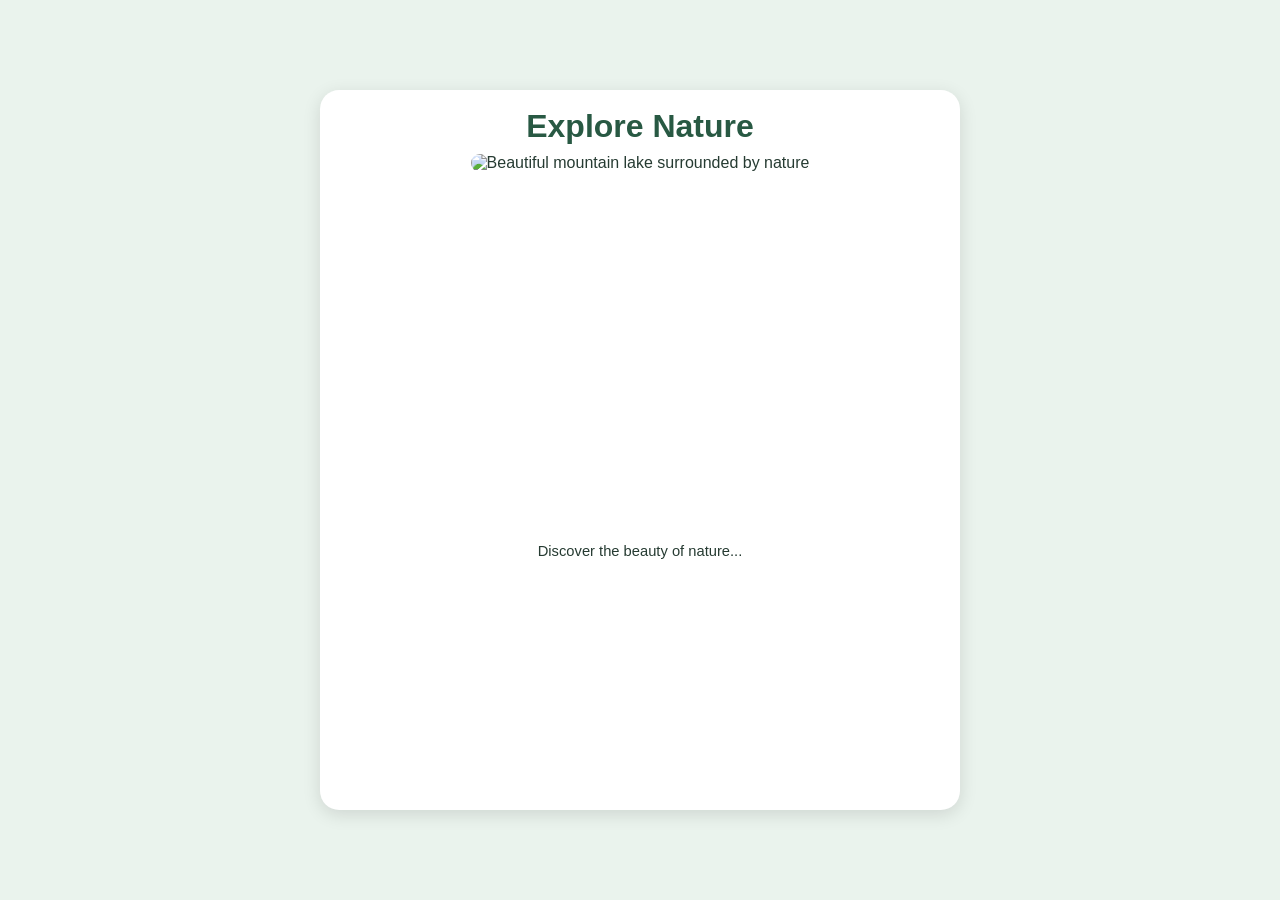
==== index.html @ 08886c88 "Complete Task 3 CSS assignment" ====
<!DOCTYPE html>
<html lang="en">
<head>
    <meta charset="UTF-8">
    <meta name="viewport" content="width=device-width, initial-scale=1.0">
    <title>CSS Units and Box Model</title>

    <link rel="stylesheet" href="style.css">
</head>
<body>

    <div class="card">
        <h1>Explore Nature</h1>

        <div class="image-container">
            <img
                src="https://images.unsplash.com/photo-1470770841072-f978cf4d019e?auto=format&fit=crop&w=1000&q=80"
                alt="Beautiful mountain lake surrounded by nature"
            >
        </div>

        <p>
            Discover the beauty of nature...
        </p>

        
        
    </div>

</body>
</html>
---- style.css ----
* {
    box-sizing: border-box;
}

body {
    margin: 0;
    font-family: Arial, sans-serif;
    background: #eaf3ed;
    color: #263b32;
}


.card {
    width: 50vw;
    height: 80vh;
    margin: 10vh 25vw;
    padding: 2vh 2vw;
    background-color: white;
    border-radius: 1.5vw;
    text-align: center;
    box-shadow: 0 0.5vh 2vh rgba(0, 0, 0, 0.12);
}


h1 {
    font-size: 2.5vw;
    margin: 0 0 1vh;
    color: #285943;
}


.image-container {
    width: 100%;
    height: 42vh;
    margin-bottom: 1vh;
}

.image-container img {
    width: 100%;
    height: 100%;
    object-fit: cover;
    border-radius: 1vw;
}


p {
    font-size: 1.15vw;
    line-height: 1.4;
    margin: 1vh 0;
}


button {
    padding: 1.2vh 2vw;
    border: none;
    border-radius: 0.7vw;
    background: linear-gradient(90deg, #287a58, #70b77e);
    color: white;
    font-size: 1.1vw;
    cursor: pointer;
}

button:hover {
    background: linear-gradient(90deg, #1e6044, #4b9961);
}
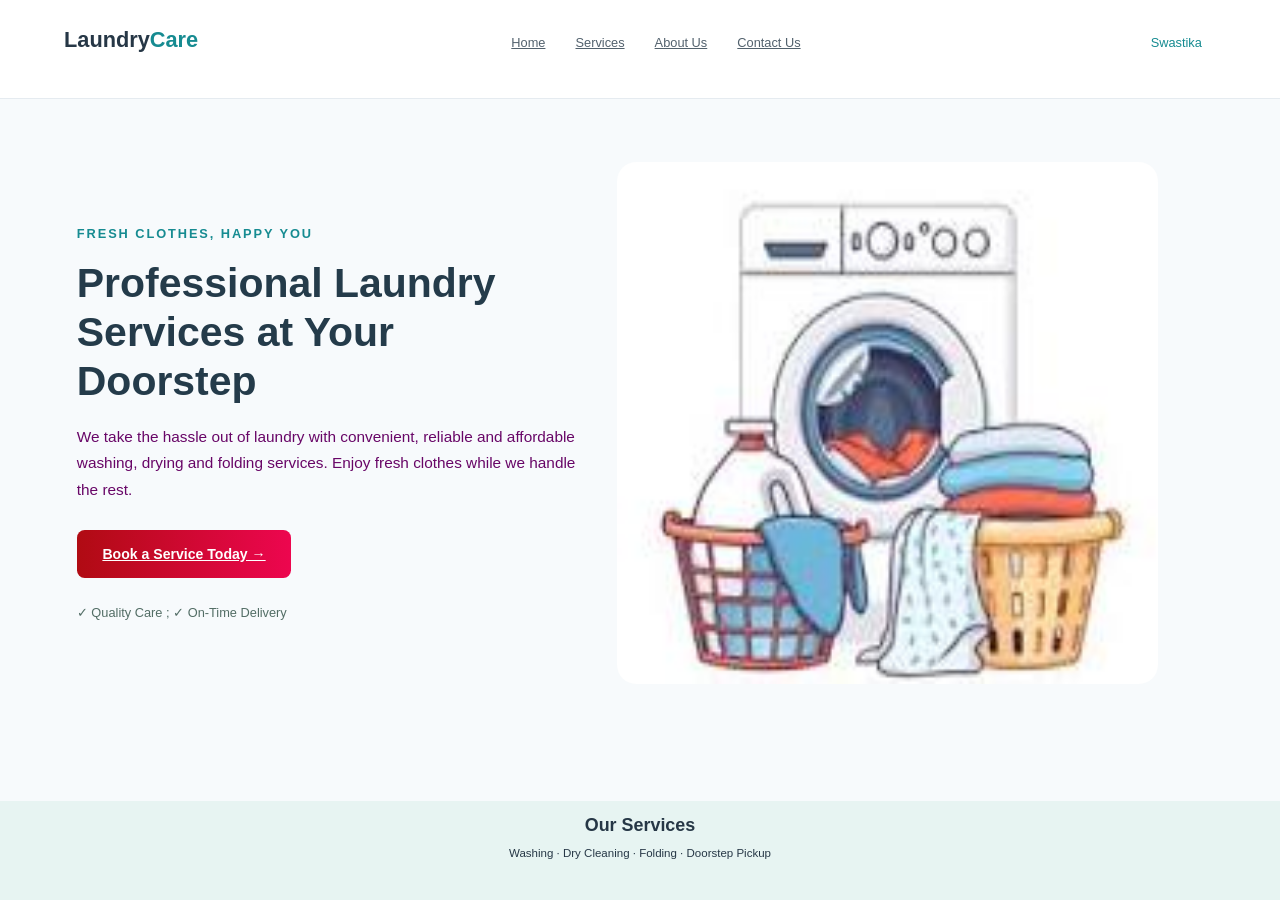
==== commit ff250059: "updated" ====
--- a/index.html
+++ b/index.html
@@ -4,29 +4,54 @@
 <head>
     <meta charset="UTF-8">
     <meta name="viewport" content="width=device-width, initial-scale=1.0">
-    <title>CSS Units and Box Model</title>
-
+    <title>Laundry Services</title>
     <link rel="stylesheet" href="style.css">
 </head>
 <body>
 
-    <div class="card">
-        <h1>Explore Nature</h1>
+    <nav class="navbar">
+        <div class="logo">Laundry<span>Care</span></div>
 
-        <div class="image-container">
-            <img
-                src="https://images.unsplash.com/photo-1470770841072-f978cf4d019e?auto=format&fit=crop&w=1000&q=80"
-                alt="Beautiful mountain lake surrounded by nature"
-            >
+        <div class="nav-links">
+            <a href="#">Home</a>
+            <a href="#services">Services</a>
+            <a href="#about">About Us</a>
+            <a href="#contact">Contact Us</a>
         </div>
 
-        <p>
-            Discover the beauty of nature...
-        </p>
+        <div class="username">Swastika</div>
+    </nav>
 
-        
-        
-    </div>
+    <main class="hero">
+        <div class="hero-content">
+            <p class="tagline">FRESH CLOTHES, HAPPY YOU</p>
+
+            <h1>Professional Laundry Services at Your Doorstep</h1>
+
+            <p class="description">
+                We take the hassle out of laundry with convenient,
+                reliable and affordable washing, drying and folding
+                services. Enjoy fresh clothes while we handle the rest.
+            </p>
+
+            <a class="book-button" href="#services">
+                Book a Service Today →
+            </a>
+
+            <p class="trust-text">
+                ✓ Quality Care ; ✓ On-Time Delivery
+            </p>
+        </div>
+
+        <div class="hero-image">
+            <img src="image.png" alt="Freshly washed laundry">
+        </div>
+    </main>
+
+    <section class="services" id="services">
+        <h2>Our Services</h2>
+        <p>Washing · Dry Cleaning · Folding · Doorstep Pickup</p>
+    </section>
 
 </body>
-</html>
+</html>
--- a/style.css
+++ b/style.css
@@ -1,67 +1,147 @@
-
 
 * {
     box-sizing: border-box;
 }
 
+html {
+    scroll-behavior: smooth;
+}
+
 body {
     margin: 0;
     font-family: Arial, sans-serif;
-    background: #eaf3ed;
-    color: #263b32;
+    color: #263746;
+    background-color: #f7fafc;
 }
 
 
-.card {
-    width: 50vw;
-    height: 80vh;
-    margin: 10vh 25vw;
-    padding: 2vh 2vw;
-    background-color: white;
+.navbar {
+    width: 100%;
+    height: 11vh;
+    padding: 3vh 5vw;
+    background-color: #ffffff;
+    border-bottom: 1px solid #e5ebf0;
+}
+
+.logo {
+    display: inline-block;
+    width: 23%;
+    font-size: 1.7vw;
+    font-weight: bold;
+}
+
+.logo span {
+    color: #168b91;
+}
+
+.nav-links {
+    display: inline-block;
+    width: 56%;
+    text-align: center;
+    
+}
+
+.nav-links a {
+    display: inline-block;
+    margin: 0 1vw;
+    color: #52616d;
+    font-size: 1vw;
+   
+}
+
+.nav-links a:hover {
+    color: #168b91;
+}
+
+.username {
+    display: inline-block;
+    width: 19%;
+    text-align: right;
+    font-size: 1vw;
+    color: #168b91;
+    vertical-align: middle;
+}
+
+/* Hero section */
+.hero {
+    height: 78vh;
+    padding: 7vh 6vw;
+    font-size: 0;
+}
+
+.hero-content {
+    display: inline-block;
+    width: 48%;
+    vertical-align: middle;
+    padding-right: 3vw;
+    font-size: 1vw;
+}
+
+.tagline {
+    color: #168b91;
+    font-size: 1vw;
+    font-weight: bold;
+    letter-spacing: 0.15vw;
+}
+
+h1 {
+    font-size: 3.2vw;
+    line-height: 1.2;
+    margin: 2vh 0;
+    color: #243b4a;
+}
+
+.description {
+    font-size: 1.2vw;
+    line-height: 1.7;
+    color: #680667;
+    margin-bottom: 3vh;
+}
+
+.book-button {
+    display: inline-block;
+    padding: 1.8vh 2vw;
+    background: linear-gradient(90deg, #b00b13, #ed064f);
+    color: white;
+    font-size: 1.1vw;
+    font-weight: bold;
+    border-radius: 0.6vw;
+}
+
+.book-button:hover {
+    background: linear-gradient(90deg, #107278, #239a91);
+}
+
+.trust-text {
+    margin-top: 3vh;
+    color: #526d65;
+    font-size: 1vw;
+}
+
+.hero-image {
+    display: inline-block;
+    width: 48%;
+    height: 58vh;
+    vertical-align: middle;
+}
+
+.hero-image img {
+    width: 100%;
+    height: 100%;
     border-radius: 1.5vw;
-    text-align: center;
-    box-shadow: 0 0.5vh 2vh rgba(0, 0, 0, 0.12);
 }
 
 
-h1 {
-    font-size: 2.5vw;
-    margin: 0 0 1vh;
-    color: #285943;
+.services {
+    height: 11vh;
+    text-align: center;
+    background-color: #e7f4f2;
+    padding: 1vh 2vw;font-size: 0.9vw;
+    font-size: 0.9vw;
 }
 
-
-.image-container {
-    width: 100%;
-    height: 42vh;
-    margin-bottom: 1vh;
+.services h2 {
+    font-size: 1.4vw;
+    margin: 0.5vh 0;
 }
 
-.image-container img {
-    width: 100%;
-    height: 100%;
-    object-fit: cover;
-    border-radius: 1vw;
-}
-
-
-p {
-    font-size: 1.15vw;
-    line-height: 1.4;
-    margin: 1vh 0;
-}
-
-
-button {
-    padding: 1.2vh 2vw;
-    border: none;
-    border-radius: 0.7vw;
-    background: linear-gradient(90deg, #287a58, #70b77e);
-    color: white;
-    font-size: 1.1vw;
-    cursor: pointer;
-}
-
-button:hover {
-    background: linear-gradient(90deg, #1e6044, #4b9961);
-}
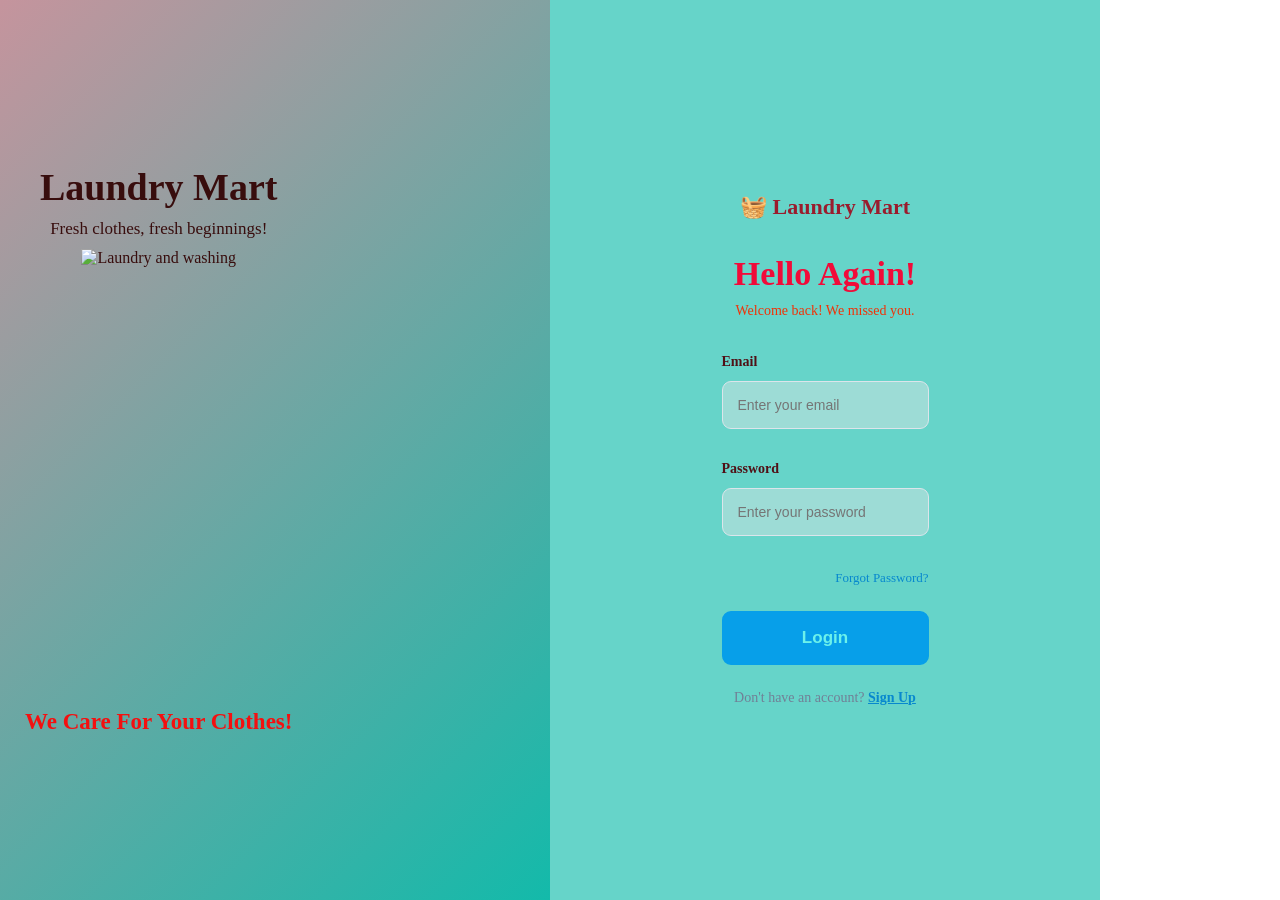
==== commit a1635279: "chnged" ====
--- a/index.html
+++ b/index.html
@@ -4,54 +4,70 @@
 <head>
     <meta charset="UTF-8">
     <meta name="viewport" content="width=device-width, initial-scale=1.0">
-    <title>Laundry Services</title>
+    <title>Laundry Mart - Login</title>
     <link rel="stylesheet" href="style.css">
 </head>
 <body>
 
-    <nav class="navbar">
-        <div class="logo">Laundry<span>Care</span></div>
+    <div class="login-container">
 
-        <div class="nav-links">
-            <a href="#">Home</a>
-            <a href="#services">Services</a>
-            <a href="#about">About Us</a>
-            <a href="#contact">Contact Us</a>
+      
+        <div class="image-section">
+            <div class="image-content">
+                <h1>Laundry Mart</h1>
+                <p>Fresh clothes, fresh beginnings!</p>
+
+                <div class="laundry-image">
+                    <img
+                        src="https://images.unsplash.com/photo-1517677208171-0bc6725a3e60?w=800"
+                        alt="Laundry and washing"
+                    >
+                </div>
+
+                <h2>We Care For Your Clothes!</h2>
+            </div>
         </div>
 
-        <div class="username">Swastika</div>
-    </nav>
+        
+        <div class="form-section">
 
-    <main class="hero">
-        <div class="hero-content">
-            <p class="tagline">FRESH CLOTHES, HAPPY YOU</p>
+            <div class="login-form">
 
-            <h1>Professional Laundry Services at Your Doorstep</h1>
+                <div class="logo">🧺 Laundry Mart</div>
 
-            <p class="description">
-                We take the hassle out of laundry with convenient,
-                reliable and affordable washing, drying and folding
-                services. Enjoy fresh clothes while we handle the rest.
-            </p>
+                <h1>Hello Again!</h1>
+                <p class="subtitle">Welcome back! We missed you.</p>
 
-            <a class="book-button" href="#services">
-                Book a Service Today →
-            </a>
+                <form>
 
-            <p class="trust-text">
-                ✓ Quality Care ; ✓ On-Time Delivery
-            </p>
+                    <div class="input-group">
+                        <label for="email">Email</label>
+                        <input type="email" id="email" placeholder="Enter your email" required>
+                    </div>
+
+                    <div class="input-group">
+                        <label for="password">Password</label>
+                        <input type="password" id="password" placeholder="Enter your password" required>
+                    </div>
+
+                    <div class="forgot-password">
+                        <a href="#">Forgot Password?</a>
+                    </div>
+
+                    <button type="submit">Login</button>
+
+                </form>
+
+                <p class="signup">
+                    Don't have an account?
+                    <a href="#">Sign Up</a>
+                </p>
+
+            </div>
+
         </div>
 
-        <div class="hero-image">
-            <img src="image.png" alt="Freshly washed laundry">
-        </div>
-    </main>
-
-    <section class="services" id="services">
-        <h2>Our Services</h2>
-        <p>Washing · Dry Cleaning · Folding · Doorstep Pickup</p>
-    </section>
+    </div>
 
 </body>
-</html>+</html>
--- a/style.css
+++ b/style.css
@@ -1,147 +1,178 @@
+
 
 * {
+    margin: 0;
+    padding: 0;
     box-sizing: border-box;
 }
 
-html {
-    scroll-behavior: smooth;
-}
-
-body {
-    margin: 0;
-    font-family: Arial, sans-serif;
-    color: #263746;
-    background-color: #f7fafc;
+.login-container {
+    display: flex;
+    width: 100%;
+    max-width: 1100px;
+    height: 100vh;
+    background-color: rgb(255, 10, 10);
+    overflow: hidden;
+    
 }
 
 
-.navbar {
+
+.image-section {
+    flex: 1;
+    background: linear-gradient(135deg, #c5949d, #13baaa);
+
+    display: flex;
+    justify-content: centre;
+    align-items: center;
+    text-align: center;
+    color: rgb(56, 13, 13);
+}
+
+.image-content {
+    display: flex;
+    flex-direction: column;
+    align-items: center;
+    gap: 10px;
+    padding: 25px;
+}
+
+.image-content h1 {
+    font-size: 38px;
+}
+
+.image-content p {
+    font-size: 17px;
+}
+
+.laundry-image {
     width: 100%;
-    height: 11vh;
-    padding: 3vh 5vw;
-    background-color: #ffffff;
-    border-bottom: 1px solid #e5ebf0;
+    max-width: 60vw;
+    height: 50vh;
+    overflow: hidden;
+    border-radius: 15px;
+}
+
+.laundry-image img {
+    width: 100%;
+    height: 100%;
+    object-fit: cover;
+
+}
+
+.image-content h2 {
+    font-size: 23px;
+    color: #f41010;
+}
+
+
+.form-section {
+    flex: 1;
+    align-items: center;
+    display: flex;
+    justify-content: center;
+    
+
+    background-color: #66d4c9;
+}
+
+.login-form {
+    width: 75%;
+    display: flex;
+    flex-direction: column;
+    align-items: center;
 }
 
 .logo {
-    display: inline-block;
-    width: 23%;
-    font-size: 1.7vw;
+    text-align: center;
+    color: #9a1c2d;
+    font-size: 22px;
+    font-weight: bold;
+    margin-bottom: 35px;
+}
+
+.login-form h1 {
+    text-align: center;
+    color: #f10b39;
+    font-size: 34px;
+    margin-bottom: 10px;
+}
+
+.subtitle {
+    text-align: center;
+    color: #f03207;
+    font-size: 14px;
+    margin-bottom: 35px;
+}
+
+
+.input-group {
+    display: flex;
+    flex-direction: column;
+    gap: 11px;
+    margin-bottom: 32px;
+}
+
+.input-group label {
+    font-size: 14px;
+    color: #501016;
+    font-weight: 600;
+}
+
+.input-group input {
+    width: 100%;
+    padding: 15px;
+    border: 1px solid #dce5eb;
+    border-radius: 9px;
+    outline: none;
+    font-size: 14px;
+    background-color: rgb(157, 220, 214);
+}
+
+.input-group  {
+    border-color: #079fe9;
+}
+
+
+.forgot-password {
+    text-align: right;
+    margin-bottom: 25px;
+}
+
+.forgot-password a {
+    text-decoration: none;
+    color: #0788ce;
+    font-size: 13px;
+}
+
+
+button {
+    width: 100%;
+    padding: 15px;
+    background-color: #079fe9;
+    color: rgb(108, 241, 235);
+    border: 2px solid #079fe9;
+    border-radius: 9px;
+    font-size: 17px;
+    font-weight: bold;
+    cursor: pointer;
+    
+}
+
+button:hover {
+    background-color: #0078bd;
+}
+
+
+.signup {
+    text-align: center;
+    margin-top: 25px;
+    font-size: 14px;
+    color: #718096;
+}
+
+.signup a {
+    color: #0788ce;
     font-weight: bold;
 }
 
-.logo span {
-    color: #168b91;
-}
-
-.nav-links {
-    display: inline-block;
-    width: 56%;
-    text-align: center;
-    
-}
-
-.nav-links a {
-    display: inline-block;
-    margin: 0 1vw;
-    color: #52616d;
-    font-size: 1vw;
-   
-}
-
-.nav-links a:hover {
-    color: #168b91;
-}
-
-.username {
-    display: inline-block;
-    width: 19%;
-    text-align: right;
-    font-size: 1vw;
-    color: #168b91;
-    vertical-align: middle;
-}
-
-/* Hero section */
-.hero {
-    height: 78vh;
-    padding: 7vh 6vw;
-    font-size: 0;
-}
-
-.hero-content {
-    display: inline-block;
-    width: 48%;
-    vertical-align: middle;
-    padding-right: 3vw;
-    font-size: 1vw;
-}
-
-.tagline {
-    color: #168b91;
-    font-size: 1vw;
-    font-weight: bold;
-    letter-spacing: 0.15vw;
-}
-
-h1 {
-    font-size: 3.2vw;
-    line-height: 1.2;
-    margin: 2vh 0;
-    color: #243b4a;
-}
-
-.description {
-    font-size: 1.2vw;
-    line-height: 1.7;
-    color: #680667;
-    margin-bottom: 3vh;
-}
-
-.book-button {
-    display: inline-block;
-    padding: 1.8vh 2vw;
-    background: linear-gradient(90deg, #b00b13, #ed064f);
-    color: white;
-    font-size: 1.1vw;
-    font-weight: bold;
-    border-radius: 0.6vw;
-}
-
-.book-button:hover {
-    background: linear-gradient(90deg, #107278, #239a91);
-}
-
-.trust-text {
-    margin-top: 3vh;
-    color: #526d65;
-    font-size: 1vw;
-}
-
-.hero-image {
-    display: inline-block;
-    width: 48%;
-    height: 58vh;
-    vertical-align: middle;
-}
-
-.hero-image img {
-    width: 100%;
-    height: 100%;
-    border-radius: 1.5vw;
-}
-
-
-.services {
-    height: 11vh;
-    text-align: center;
-    background-color: #e7f4f2;
-    padding: 1vh 2vw;font-size: 0.9vw;
-    font-size: 0.9vw;
-}
-
-.services h2 {
-    font-size: 1.4vw;
-    margin: 0.5vh 0;
-}
-
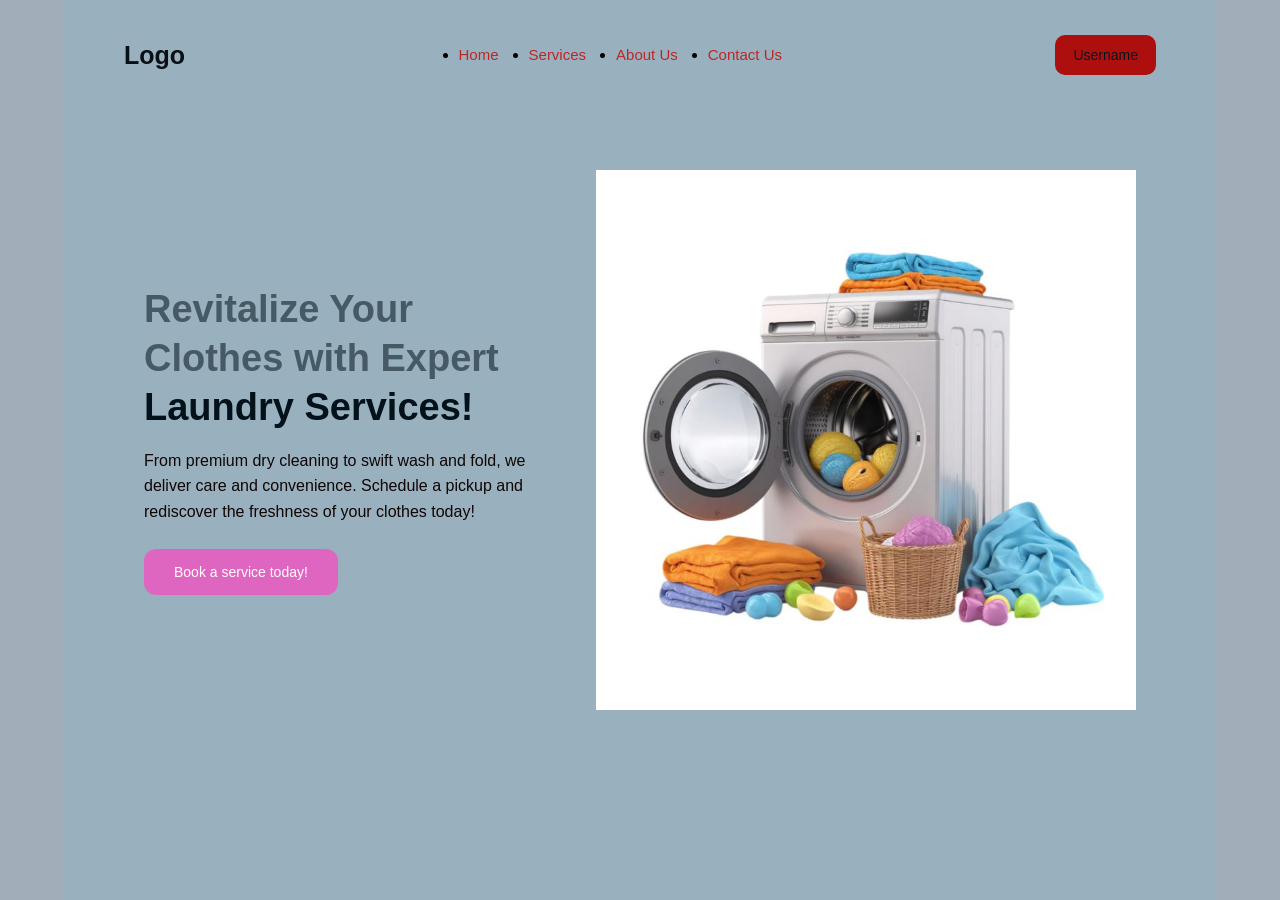
==== commit f2cd815f: "chged task" ====
--- a/index.html
+++ b/index.html
@@ -4,70 +4,65 @@
 <head>
     <meta charset="UTF-8">
     <meta name="viewport" content="width=device-width, initial-scale=1.0">
-    <title>Laundry Mart - Login</title>
+    <title>Laundry Services</title>
     <link rel="stylesheet" href="style.css">
 </head>
+
 <body>
 
-    <div class="login-container">
+    <div class="container">
 
-      
-        <div class="image-section">
-            <div class="image-content">
-                <h1>Laundry Mart</h1>
-                <p>Fresh clothes, fresh beginnings!</p>
+        <!-- Navbar -->
+        <nav class="navbar">
 
-                <div class="laundry-image">
-                    <img
-                        src="https://images.unsplash.com/photo-1517677208171-0bc6725a3e60?w=800"
-                        alt="Laundry and washing"
-                    >
-                </div>
+            <div class="logo">
+                Logo
+            </div>
 
-                <h2>We Care For Your Clothes!</h2>
+            <ul class="nav-links">
+                <li><a href="#">Home </a></li>
+                <li><a href="#"> Services </a></li>
+                <li><a href="#"> About Us </a></li>
+                <li><a href="#"> Contact Us </a></li>
+            </ul>
+
+            <div class="username">
+                Username
             </div>
-        </div>
 
-        
-        <div class="form-section">
+        </nav>
 
-            <div class="login-form">
+        <!-- Hero Section -->
+        <section class="hero">
 
-                <div class="logo">🧺 Laundry Mart</div>
+            <div class="hero-content">
 
-                <h1>Hello Again!</h1>
-                <p class="subtitle">Welcome back! We missed you.</p>
+                <h1>
+                    Revitalize Your Clothes with Expert
+                    <span>Laundry Services!</span>
+                </h1>
 
-                <form>
+                <p>
+                    From premium dry cleaning to swift wash and fold,
+                    we deliver care and convenience. Schedule a pickup
+                    and rediscover the freshness of your clothes today!
+                </p>
 
-                    <div class="input-group">
-                        <label for="email">Email</label>
-                        <input type="email" id="email" placeholder="Enter your email" required>
-                    </div>
-
-                    <div class="input-group">
-                        <label for="password">Password</label>
-                        <input type="password" id="password" placeholder="Enter your password" required>
-                    </div>
-
-                    <div class="forgot-password">
-                        <a href="#">Forgot Password?</a>
-                    </div>
-
-                    <button type="submit">Login</button>
-
-                </form>
-
-                <p class="signup">
-                    Don't have an account?
-                    <a href="#">Sign Up</a>
-                </p>
+                <button class="book-btn">
+                    Book a service today!
+                </button>
 
             </div>
 
-        </div>
+            <div class="hero-image">
+                <img src="image.png"
+                     alt="Washing Machine">
+            </div>
+
+        </section>
 
     </div>
 
 </body>
 </html>
+
--- a/style.css
+++ b/style.css
@@ -1,4 +1,3 @@
-
 
 * {
     margin: 0;
@@ -6,173 +5,242 @@
     box-sizing: border-box;
 }
 
-.login-container {
-    display: flex;
-    width: 100%;
-    max-width: 1100px;
-    height: 100vh;
-    background-color: rgb(255, 10, 10);
-    overflow: hidden;
+body {
+    font-family: Arial, sans-serif;
+    background-color: #a2adba;
+}
+
+
+.container {
+    width: 90%;
+    max-width: 1200px;
+    min-height: 100vh;
+    margin: auto;
+    background-color: rgb(153, 177, 190);
+    padding: 20px 40px;
+}
+
+
+.navbar {
+    display: flex;
+    justify-content: space-between;
+    align-items: center;
+    padding: 15px 20px;
+}
+
+.logo {
+    font-size: 25px;
+    font-weight: bold;
+    color: #080f16;
+}
+
+
+.nav-links {
+    display: flex;
+    gap: 30px;
+}
+
+.nav-links a {
+    text-decoration: none;
+    color: #bc2727;
+    font-size: 15px;
     
 }
 
-
-
-.image-section {
+.nav-links a:hover {
+    color: #ce9c51;
+}
+
+
+.username {
+    background-color: #ad0f0f;
+    color: #031720;
+    padding: 12px 18px;
+    border-radius: 10px;
+    font-size: 14px;
+}
+
+
+.hero {
+    display: flex;
+    justify-content: space-between;
+    align-items: center;
+    padding: 80px 40px;
+    gap: 40px;
+}
+
+
+.hero-content {
     flex: 1;
-    background: linear-gradient(135deg, #c5949d, #13baaa);
-
-    display: flex;
-    justify-content: centre;
+}
+
+.hero-content h1 {
+    font-size: 38px;
+    color: #455a64;
+    line-height: 1.3;
+    margin-bottom: 15px;
+}
+
+.hero-content h1 span {
+    color: #03121a;
+    display: block;
+}
+
+.hero-content p {
+    color: #0f0505;
+    font-size: 16px;
+    line-height: 1.6;
+    margin-bottom: 25px;
+}
+
+.book-btn {
+    background-color: #df66c0;
+    color: white;
+    border: none;
+    padding: 15px 30px;
+    border-radius: 12px;
+    font-size: 14px;
+    cursor: pointer;
+    transition: 0.3s;
+}
+
+.book-btn:hover {
+    background-color: #122936;
+}
+
+/* Hero Image */
+.hero-image {
+    flex: 1;
+    display: flex;
+    justify-content: center;
     align-items: center;
-    text-align: center;
-    color: rgb(56, 13, 13);
-}
-
-.image-content {
-    display: flex;
-    flex-direction: column;
-    align-items: center;
-    gap: 10px;
-    padding: 25px;
-}
-
-.image-content h1 {
-    font-size: 38px;
-}
-
-.image-content p {
-    font-size: 17px;
-}
-
-.laundry-image {
-    width: 100%;
-    max-width: 60vw;
-    height: 50vh;
-    overflow: hidden;
-    border-radius: 15px;
-}
-
-.laundry-image img {
-    width: 100%;
-    height: 100%;
-    object-fit: cover;
-
-}
-
-.image-content h2 {
-    font-size: 23px;
-    color: #f41010;
-}
-
-
-.form-section {
-    flex: 1;
-    align-items: center;
-    display: flex;
-    justify-content: center;
-    
-
-    background-color: #66d4c9;
-}
-
-.login-form {
-    width: 75%;
-    display: flex;
-    flex-direction: column;
-    align-items: center;
-}
-
-.logo {
-    text-align: center;
-    color: #9a1c2d;
-    font-size: 22px;
-    font-weight: bold;
-    margin-bottom: 35px;
-}
-
-.login-form h1 {
-    text-align: center;
-    color: #f10b39;
-    font-size: 34px;
-    margin-bottom: 10px;
-}
-
-.subtitle {
-    text-align: center;
-    color: #f03207;
-    font-size: 14px;
-    margin-bottom: 35px;
-}
-
-
-.input-group {
-    display: flex;
-    flex-direction: column;
-    gap: 11px;
-    margin-bottom: 32px;
-}
-
-.input-group label {
-    font-size: 14px;
-    color: #501016;
-    font-weight: 600;
-}
-
-.input-group input {
-    width: 100%;
-    padding: 15px;
-    border: 1px solid #dce5eb;
-    border-radius: 9px;
-    outline: none;
-    font-size: 14px;
-    background-color: rgb(157, 220, 214);
-}
-
-.input-group  {
-    border-color: #079fe9;
-}
-
-
-.forgot-password {
-    text-align: right;
-    margin-bottom: 25px;
-}
-
-.forgot-password a {
-    text-decoration: none;
-    color: #0788ce;
-    font-size: 13px;
-}
-
-
-button {
-    width: 100%;
-    padding: 15px;
-    background-color: #079fe9;
-    color: rgb(108, 241, 235);
-    border: 2px solid #079fe9;
-    border-radius: 9px;
-    font-size: 17px;
-    font-weight: bold;
-    cursor: pointer;
-    
-}
-
-button:hover {
-    background-color: #0078bd;
-}
-
-
-.signup {
-    text-align: center;
-    margin-top: 25px;
-    font-size: 14px;
-    color: #718096;
-}
-
-.signup a {
-    color: #0788ce;
-    font-weight: bold;
-}
-
+}
+
+.hero-image img {
+    width: 50vw;
+    max-width: 60vh;
+    height: auto;
+    object-fit: contain;
+}
+
+
+
+@media screen and (max-width: 768px) {
+
+    .container {
+        width: 95%;
+        padding: 15px 20px;
+    }
+
+    /* Navbar */
+    .navbar {
+        padding: 12px 10px;
+    }
+
+    .logo {
+        font-size: 21px;
+    }
+
+    .nav-links {
+        gap: 12px;
+    }
+
+    .nav-links a {
+        font-size: 12px;
+    }
+
+    .username {
+        font-size: 11px;
+        padding: 9px 12px;
+    }
+
+    /* Hero Section */
+    .hero {
+        padding: 60px 15px;
+        gap: 15px;
+    }
+
+    .hero-content h1 {
+        font-size: 27px;
+    }
+
+    .hero-content p {
+        font-size: 13px;
+    }
+
+    .hero-image img {
+        max-width: 300px;
+    }
+
+    .book-btn {
+        padding: 12px 20px;
+        font-size: 12px;
+    }
+}
+
+
+
+
+@media screen and (max-width: 480px) {
+
+    .container {
+        width: 100%;
+        padding: 10px 15px;
+    }
+   .navbar {
+        padding: 12px 5px;
+        display: flex;
+        justify-content: space-between;
+        align-items: center;
+    }
+
+    .logo {
+        font-size: 21px;
+    }
+
+    .nav-links {
+        display: none;
+    }
+
+    .username {
+        font-size: 11px;
+        padding: 9px 13px;
+    }
+
+    .hero {
+        display: flex;
+        flex-direction: column;
+        text-align: center;
+        padding: 40px 10px;
+        gap: 25px;
+    }
+
+    .hero-content {
+        width: 100%;
+    }
+
+    .hero-content h1 {
+        font-size: 27px;
+        line-height: 1.3;
+    }
+
+    .hero-content p {
+        font-size: 14px;
+        line-height: 1.6;
+    }
+
+    .book-btn {
+        font-size: 13px;
+        padding: 13px 22px;
+    }
+
+    .hero-image {
+        width: 50vw;
+    }
+
+    .hero-image img {
+        width: 85vw;
+        max-width:80vw;
+    }
+
+}
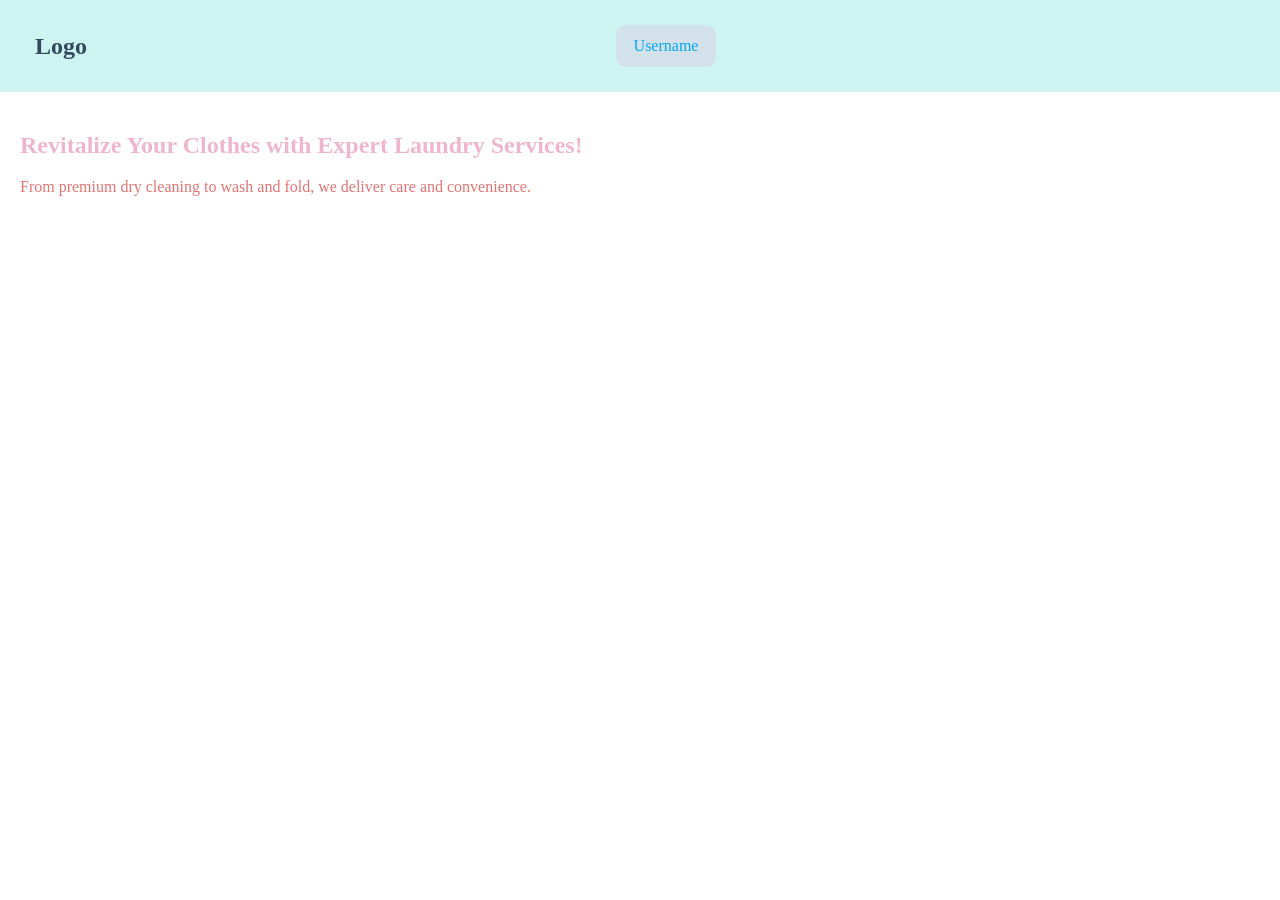
==== commit 02338ad5: "file changed" ====
--- a/index.html
+++ b/index.html
@@ -1,68 +1,52 @@
-
 <!DOCTYPE html>
 <html lang="en">
 <head>
     <meta charset="UTF-8">
     <meta name="viewport" content="width=device-width, initial-scale=1.0">
-    <title>Laundry Services</title>
+    <title>Laundry Website</title>
     <link rel="stylesheet" href="style.css">
 </head>
-
 <body>
 
-    <div class="container">
+    <header class="navbar">
 
-        <!-- Navbar -->
-        <nav class="navbar">
+        <!-- Logo -->
+        <div class="logo">
+            <h2>Logo</h2>
+        </div>
 
-            <div class="logo">
-                Logo
-            </div>
+        <!-- Username -->
+        <div class="username">
+            Username
+        </div>
 
-            <ul class="nav-links">
-                <li><a href="#">Home </a></li>
-                <li><a href="#"> Services </a></li>
-                <li><a href="#"> About Us </a></li>
-                <li><a href="#"> Contact Us </a></li>
-            </ul>
+        <!-- Hamburger Menu -->
+        <div class="menu-container">
 
-            <div class="username">
-                Username
-            </div>
+            <button class="hamburger" aria-label="Open Navigation">
+                <span></span>
+                <span></span>
+                <span></span>
+            </button>
 
-        </nav>
+            <!-- Mobile Menu -->
+            <nav class="mobile-menu">
+                <a href="#home">Home</a>
+                <a href="#services">Services</a>
+                <a href="#about">About Us</a>
+                <a href="#contact">Contact Us</a>
+            </nav>
 
-        <!-- Hero Section -->
-        <section class="hero">
+        </div>
 
-            <div class="hero-content">
+    </header>
 
-                <h1>
-                    Revitalize Your Clothes with Expert
-                    <span>Laundry Services!</span>
-                </h1>
-
-                <p>
-                    From premium dry cleaning to swift wash and fold,
-                    we deliver care and convenience. Schedule a pickup
-                    and rediscover the freshness of your clothes today!
-                </p>
-
-                <button class="book-btn">
-                    Book a service today!
-                </button>
-
-            </div>
-
-            <div class="hero-image">
-                <img src="image.png"
-                     alt="Washing Machine">
-            </div>
-
+    <main>
+        <section id="home">
+            <h1>Revitalize Your Clothes with Expert Laundry Services!</h1>
+            <p>From premium dry cleaning to wash and fold, we deliver care and convenience.</p>
         </section>
-
-    </div>
+    </main>
 
 </body>
-</html>
-
+</html>
--- a/style.css
+++ b/style.css
@@ -1,3 +1,4 @@
+
 
 * {
     margin: 0;
@@ -5,242 +6,107 @@
     box-sizing: border-box;
 }
 
-body {
-    font-family: Arial, sans-serif;
-    background-color: #a2adba;
+.navbar {
+    display: flex;
+    align-items: center;
+    justify-content: space-between;
+    padding: 25px 35px;
+    background-color: rgb(206, 244, 242);
 }
 
 
-.container {
-    width: 90%;
-    max-width: 1200px;
-    min-height: 100vh;
-    margin: auto;
-    background-color: rgb(153, 177, 190);
-    padding: 20px 40px;
-}
-
-
-.navbar {
-    display: flex;
-    justify-content: space-between;
-    align-items: center;
-    padding: 15px 20px;
-}
-
-.logo {
-    font-size: 25px;
-    font-weight: bold;
-    color: #080f16;
-}
-
-
-.nav-links {
-    display: flex;
-    gap: 30px;
-}
-
-.nav-links a {
-    text-decoration: none;
-    color: #bc2727;
-    font-size: 15px;
-    
-}
-
-.nav-links a:hover {
-    color: #ce9c51;
+.logo h2 {
+    color: #34495e;
 }
 
 
 .username {
-    background-color: #ad0f0f;
-    color: #031720;
+    background-color: #d2e1ea;
+    color: #03a9f4;
     padding: 12px 18px;
     border-radius: 10px;
-    font-size: 14px;
 }
 
 
-.hero {
-    display: flex;
-    justify-content: space-between;
-    align-items: center;
-    padding: 80px 40px;
-    gap: 40px;
+.menu-container {
+    position: relative;
 }
 
 
-.hero-content {
-    flex: 1;
+.hamburger {
+    display: none;
+    flex-direction: column;
+    gap: 5px;
+    padding: 8px;
+    border: none;
+    background: transparent;
+    cursor: pointer;
 }
 
-.hero-content h1 {
-    font-size: 38px;
-    color: #455a64;
-    line-height: 1.3;
-    margin-bottom: 15px;
+
+.hamburger span {
+    width: 22px;
+    height: 3px;
+    background-color: #7ce2ec;
+    border-radius: 5px;
 }
 
-.hero-content h1 span {
-    color: #03121a;
-    display: block;
+.mobile-menu {
+    display: none;
+    position: absolute;
+    top: 45px;
+    right: 0;
+    width: 200px;
+    height: 100vh;
+    background-color: rgb(142, 212, 210);
+
+    flex-direction: column;
+    align-items: center;
+    justify-content: center;
+    gap: 25px;
+
+    z-index: 100;
 }
 
-.hero-content p {
-    color: #0f0505;
-    font-size: 16px;
-    line-height: 1.6;
-    margin-bottom: 25px;
+.mobile-menu a {
+    color: rgb(3, 23, 4);
+    text-decoration: none;
+    font-size: 18px;
 }
 
-.book-btn {
-    background-color: #df66c0;
-    color: white;
-    border: none;
-    padding: 15px 30px;
-    border-radius: 12px;
-    font-size: 14px;
-    cursor: pointer;
-    transition: 0.3s;
-}
-
-.book-btn:hover {
-    background-color: #122936;
-}
-
-/* Hero Image */
-.hero-image {
-    flex: 1;
+.hamburger:focus + .mobile-menu {
     display: flex;
-    justify-content: center;
-    align-items: center;
-}
-
-.hero-image img {
-    width: 50vw;
-    max-width: 60vh;
-    height: auto;
-    object-fit: contain;
 }
 
 
 
 @media screen and (max-width: 768px) {
-
-    .container {
-        width: 95%;
-        padding: 15px 20px;
-    }
-
-    /* Navbar */
-    .navbar {
-        padding: 12px 10px;
-    }
-
-    .logo {
-        font-size: 21px;
-    }
-
-    .nav-links {
-        gap: 12px;
-    }
-
-    .nav-links a {
-        font-size: 12px;
-    }
-
-    .username {
-        font-size: 11px;
-        padding: 9px 12px;
-    }
-
-    /* Hero Section */
-    .hero {
-        padding: 60px 15px;
-        gap: 15px;
-    }
-
-    .hero-content h1 {
-        font-size: 27px;
-    }
-
-    .hero-content p {
-        font-size: 13px;
-    }
-
-    .hero-image img {
-        max-width: 300px;
-    }
-
-    .book-btn {
-        padding: 12px 20px;
-        font-size: 12px;
+    .hamburger {
+        display: flex;
     }
 }
 
 
-
-
-@media screen and (max-width: 480px) {
-
-    .container {
-        width: 100%;
-        padding: 10px 15px;
-    }
-   .navbar {
-        padding: 12px 5px;
-        display: flex;
-        justify-content: space-between;
-        align-items: center;
-    }
-
-    .logo {
-        font-size: 21px;
-    }
-
-    .nav-links {
+@media screen and (min-width: 769px) {
+    .hamburger {
         display: none;
     }
 
-    .username {
-        font-size: 11px;
-        padding: 9px 13px;
+    .mobile-menu {
+        display: none;
     }
+}
 
-    .hero {
-        display: flex;
-        flex-direction: column;
-        text-align: center;
-        padding: 40px 10px;
-        gap: 25px;
-    }
+main {
+    padding: 40px 20px;
+}
 
-    .hero-content {
-        width: 100%;
-    }
+main h1 {
+    color: #eeb6cc;
+    margin-bottom: 15px;
+}
 
-    .hero-content h1 {
-        font-size: 27px;
-        line-height: 1.3;
-    }
-
-    .hero-content p {
-        font-size: 14px;
-        line-height: 1.6;
-    }
-
-    .book-btn {
-        font-size: 13px;
-        padding: 13px 22px;
-    }
-
-    .hero-image {
-        width: 50vw;
-    }
-
-    .hero-image img {
-        width: 85vw;
-        max-width:80vw;
-    }
-
+main p {
+    color: #e27474;
+    line-height: 1.6;
 }
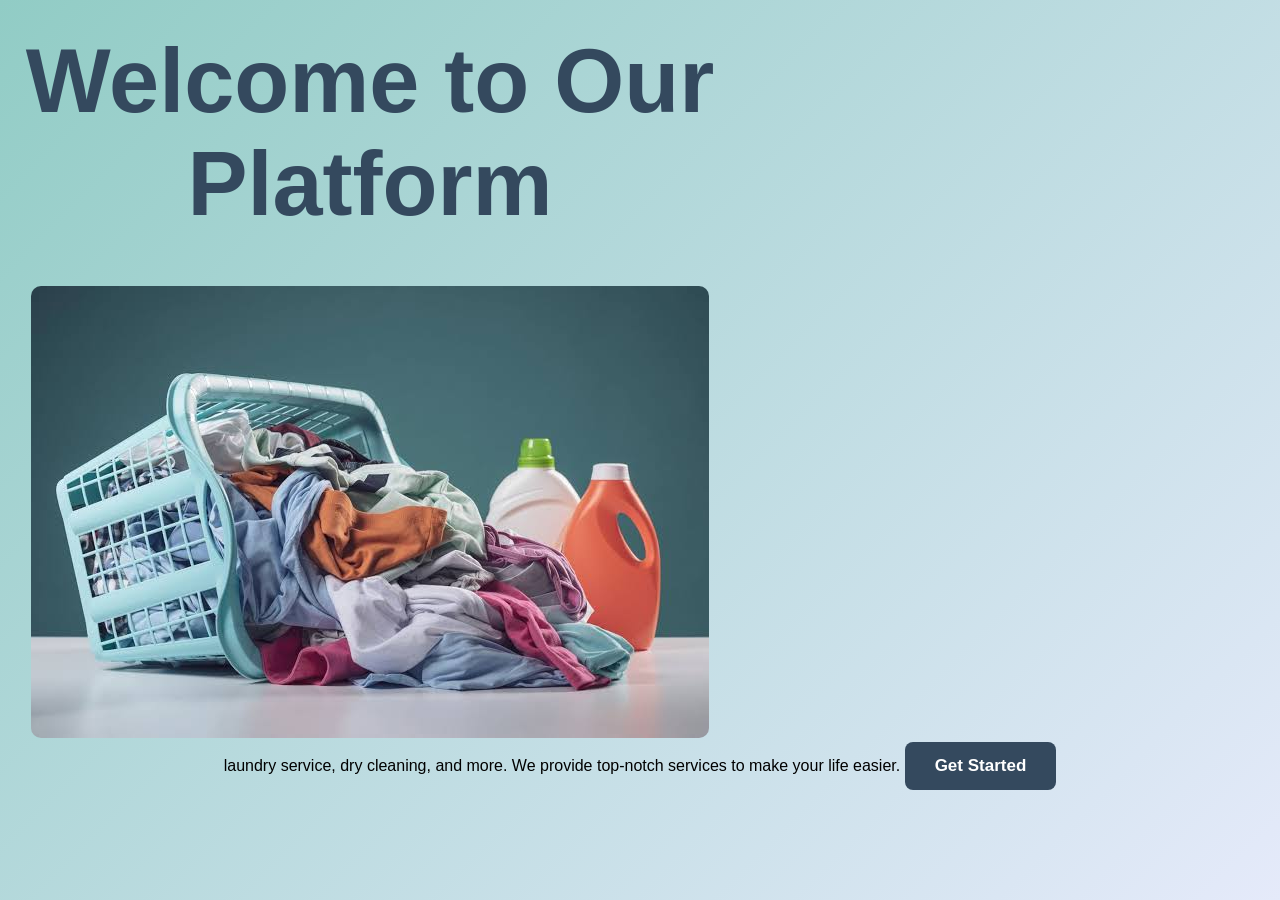
==== commit bf3095f4: "transform" ====
--- a/index.html
+++ b/index.html
@@ -1,52 +1,25 @@
+
 <!DOCTYPE html>
 <html lang="en">
 <head>
     <meta charset="UTF-8">
     <meta name="viewport" content="width=device-width, initial-scale=1.0">
-    <title>Laundry Website</title>
+    <title>Hero Section</title>
     <link rel="stylesheet" href="style.css">
 </head>
 <body>
 
-    <header class="navbar">
+    <section class="hero">
+        <div class="hero-content">
+            <h1>Welcome to Our Platform</h1>
+             <img src="image.png" alt="Hero Image" class="hero-image">
+        </div>
+            <p>
+               laundry service, dry cleaning, and more. We provide top-notch services to make your life easier.
 
-        <!-- Logo -->
-        <div class="logo">
-            <h2>Logo</h2>
-        </div>
-
-        <!-- Username -->
-        <div class="username">
-            Username
-        </div>
-
-        <!-- Hamburger Menu -->
-        <div class="menu-container">
-
-            <button class="hamburger" aria-label="Open Navigation">
-                <span></span>
-                <span></span>
-                <span></span>
-            </button>
-
-            <!-- Mobile Menu -->
-            <nav class="mobile-menu">
-                <a href="#home">Home</a>
-                <a href="#services">Services</a>
-                <a href="#about">About Us</a>
-                <a href="#contact">Contact Us</a>
-            </nav>
-
-        </div>
-
-    </header>
-
-    <main>
-        <section id="home">
-            <h1>Revitalize Your Clothes with Expert Laundry Services!</h1>
-            <p>From premium dry cleaning to wash and fold, we deliver care and convenience.</p>
-        </section>
-    </main>
+            <a href="#" class="cta">Get Started</a>
+            
+    </section>
 
 </body>
-</html>+</html>
--- a/style.css
+++ b/style.css
@@ -1,4 +1,3 @@
-
 
 * {
     margin: 0;
@@ -6,107 +5,87 @@
     box-sizing: border-box;
 }
 
-.navbar {
-    display: flex;
-    align-items: center;
-    justify-content: space-between;
-    padding: 25px 35px;
-    background-color: rgb(206, 244, 242);
+body {
+    font-family: Arial, sans-serif;
 }
 
 
-.logo h2 {
-    color: #34495e;
+.hero {
+    min-height: 100vh;
+    justify-content: center;
+    align-items: center;
+    text-align: center;
+    padding: 30px 20px;
+    background: linear-gradient(135deg, #91ccc5, #e5eafa);
 }
 
 
-.username {
-    background-color: #d2e1ea;
-    color: #03a9f4;
-    padding: 12px 18px;
+.hero-content {
+    max-width: 700px;
+}
+.hero-image {
+    max-width: 100%;
+    height: auto;
+    margin-top: 20px;
     border-radius: 10px;
+    justify-content: center;
+    flex-direction: column;
+}   
+
+.hero-content h1 {
+    font-size: 90px;
+    color: #34495e;
+    margin-bottom: 30px;
+}
+
+.hero-content p {
+    font-size: 18px;
+    line-height: 1.6;
+    color: #555;
+    margin-bottom: 30px;
 }
 
 
-.menu-container {
-    position: relative;
+.cta {
+    display: inline-block;
+    text-decoration: none;
+    background-color: #34495e;
+    color: white;
+    padding: 14px 30px;
+    border-radius: 8px;
+    font-size: 17px;
+    font-weight: bold;
+
+    transition: transform 0.3s ease,
+                background-color 0.3s ease;
+}          
+
+/* CTA Hover Effect */
+.cta:hover {
+    transform: scale(1.1) rotate(-5deg);
+    background-color: #16a085;
 }
 
 
-.hamburger {
-    display: none;
-    flex-direction: column;
-    gap: 5px;
-    padding: 8px;
-    border: none;
-    background: transparent;
-    cursor: pointer;
+@media (max-width: 768px) {
+    .hero-content h1 {
+        font-size: 32px;
+    }
+
+    .hero-content p {
+        font-size: 16px;
+    }
 }
 
+@media (max-width: 480px) {
+    .hero-content h1 {
+        font-size: 27px;
+    }
 
-.hamburger span {
-    width: 22px;
-    height: 3px;
-    background-color: #7ce2ec;
-    border-radius: 5px;
-}
-
-.mobile-menu {
-    display: none;
-    position: absolute;
-    top: 45px;
-    right: 0;
-    width: 200px;
-    height: 100vh;
-    background-color: rgb(142, 212, 210);
-
-    flex-direction: column;
-    align-items: center;
-    justify-content: center;
-    gap: 25px;
-
-    z-index: 100;
-}
-
-.mobile-menu a {
-    color: rgb(3, 23, 4);
-    text-decoration: none;
-    font-size: 18px;
-}
-
-.hamburger:focus + .mobile-menu {
-    display: flex;
-}
-
-
-
-@media screen and (max-width: 768px) {
-    .hamburger {
-        display: flex;
+    .cta {
+        font-size: 15px;
+        padding: 12px 24px;
     }
 }
 
 
-@media screen and (min-width: 769px) {
-    .hamburger {
-        display: none;
-    }
-
-    .mobile-menu {
-        display: none;
-    }
-}
-
-main {
-    padding: 40px 20px;
-}
-
-main h1 {
-    color: #eeb6cc;
-    margin-bottom: 15px;
-}
-
-main p {
-    color: #e27474;
-    line-height: 1.6;
-}
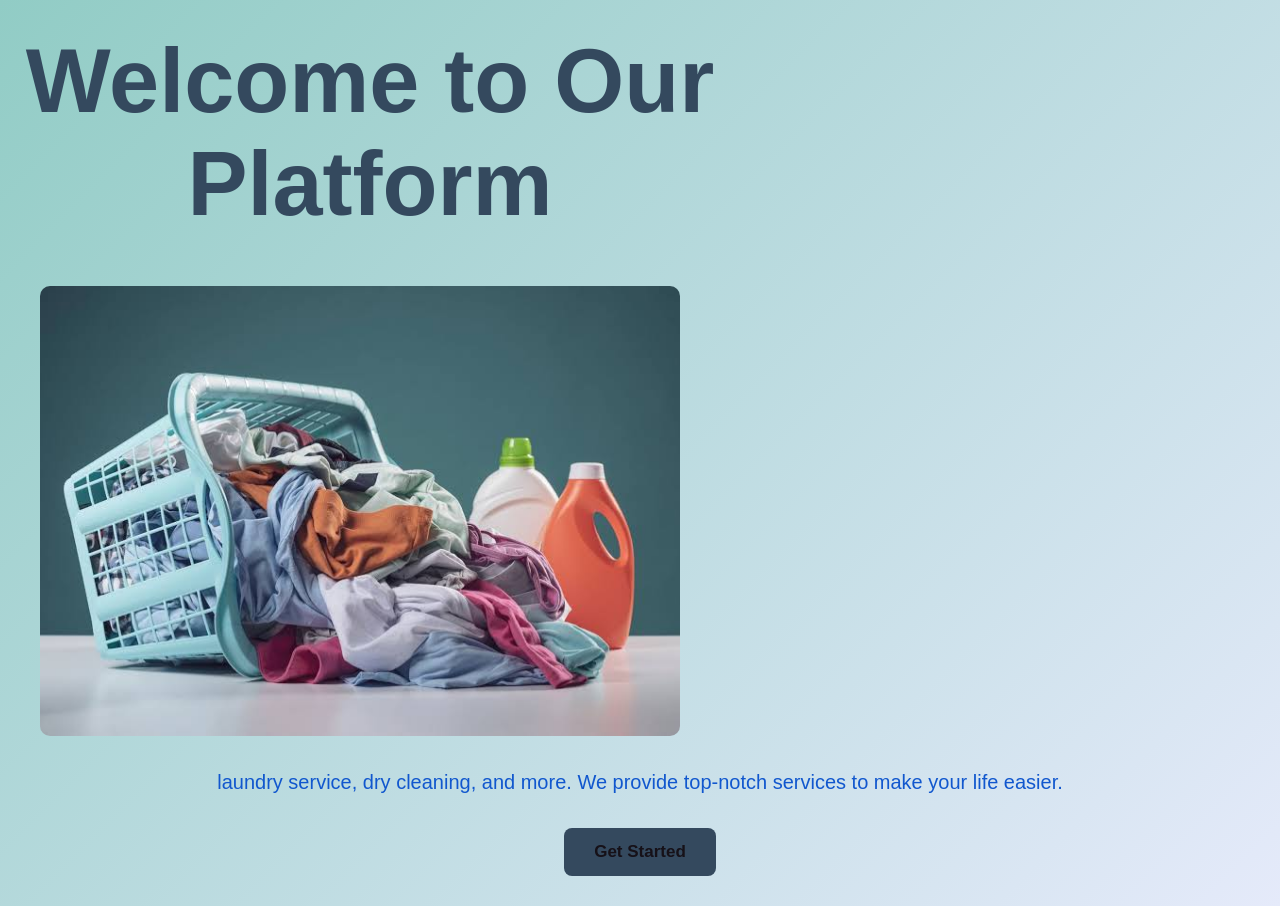
==== commit 213ffb02: "changed" ====
--- a/index.html
+++ b/index.html
@@ -12,12 +12,14 @@
     <section class="hero">
         <div class="hero-content">
             <h1>Welcome to Our Platform</h1>
-             <img src="image.png" alt="Hero Image" class="hero-image">
         </div>
-            <p>
-               laundry service, dry cleaning, and more. We provide top-notch services to make your life easier.
-
-            <a href="#" class="cta">Get Started</a>
+        <div class="laundry-image">
+            <img src="image.png" alt="Hero Image" class="hero-image">
+        </div>
+        <p>
+            laundry service, dry cleaning, and more. We provide top-notch services to make your life easier.
+        </p>
+        <a href="#" class="cta">Get Started</a>
             
     </section>
 
--- a/style.css
+++ b/style.css
@@ -22,16 +22,51 @@
 
 .hero-content {
     max-width: 700px;
+    text-align: center;
+    text-size: 25px;
 }
-.hero-image {
-    max-width: 100%;
-    height: auto;
+.laundry-image {
+    max-width: 400px;
+    height: 500px;
     margin-top: 20px;
+    padding: 20px;
     border-radius: 10px;
     justify-content: center;
-    flex-direction: column;
+    flex-direction: center;
+
+
 }   
+.laundry-image img {
+   width: 50vw;
+    height: 50vh;
+    border-radius: 10px;
+    animation: orbit 5s linear infinite;
+}
+@keyframes orbit {
+0% {
+        transform: translate(0, 0) ;
+    }
 
+    20% {
+        transform: translate(20px, -15px) ;
+    }
+
+    40% {
+        transform: translate(0, -30px);
+    }
+
+    60% {
+        transform: translate(-20px, -15px) ;
+    }
+
+    80% {
+        transform: translate(0, 10px);
+    }
+
+    100% {
+        transform: translate(0, 0);
+    }
+}
 .hero-content h1 {
     font-size: 90px;
     color: #34495e;
@@ -50,7 +85,7 @@
     display: inline-block;
     text-decoration: none;
     background-color: #34495e;
-    color: white;
+    color: rgb(22, 17, 24);
     padding: 14px 30px;
     border-radius: 8px;
     font-size: 17px;
@@ -59,7 +94,12 @@
     transition: transform 0.3s ease,
                 background-color 0.3s ease;
 }          
-
+p {
+    font-size: 20px;
+    line-height: 1.6;
+    color: #1157ce;
+    margin-bottom: 30px;
+}
 /* CTA Hover Effect */
 .cta:hover {
     transform: scale(1.1) rotate(-5deg);
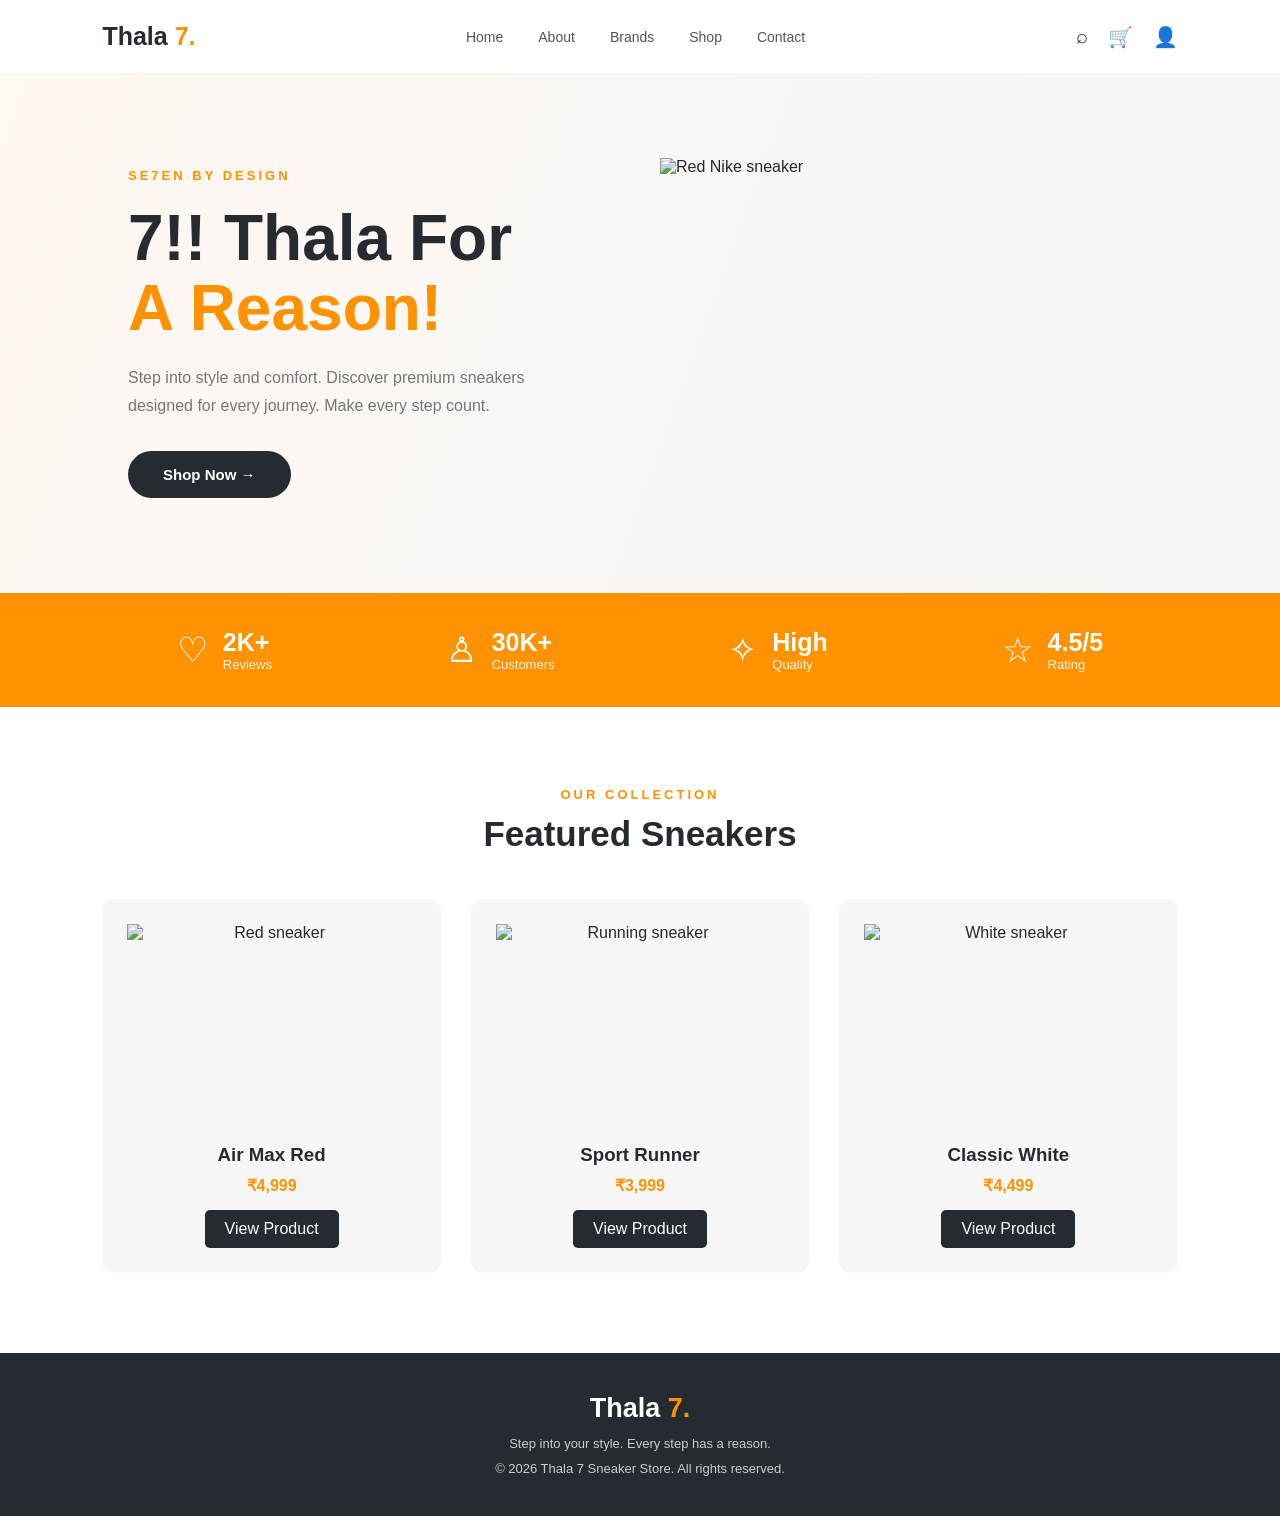
==== commit a7b27ee7: "mini project" ====
--- a/index.html
+++ b/index.html
@@ -1,27 +1,133 @@
-
 <!DOCTYPE html>
 <html lang="en">
 <head>
     <meta charset="UTF-8">
     <meta name="viewport" content="width=device-width, initial-scale=1.0">
-    <title>Hero Section</title>
+    <title>Thala 7 | Sneaker Store</title>
     <link rel="stylesheet" href="style.css">
 </head>
 <body>
 
-    <section class="hero">
+    <!-- Navbar -->
+    <header class="navbar">
+        <a href="index.html" class="logo">Thala <span>7.</span></a>
+
+        <nav>
+            <a href="index.html">Home</a>
+            <a href="#about">About</a>
+            <a href="#brands">Brands</a>
+            <a href="product.html">Shop</a>
+            <a href="#contact">Contact</a>
+        </nav>
+
+        <div class="nav-icons">
+            <a href="product.html">⌕</a>
+            <a href="cart.html">🛒</a>
+            <a href="#">👤</a>
+        </div>
+    </header>
+
+    <!-- Hero Section -->
+    <main class="hero">
+
         <div class="hero-content">
-            <h1>Welcome to Our Platform</h1>
+            <p class="tagline">SE7EN BY DESIGN</p>
+
+            <h1>
+                7!! Thala For
+                <span>A Reason!</span>
+            </h1>
+
+            <p class="hero-description">
+                Step into style and comfort. Discover premium sneakers
+                designed for every journey. Make every step count.
+            </p>
+
+            <a href="product.html" class="primary-btn">
+                Shop Now →
+            </a>
         </div>
-        <div class="laundry-image">
-            <img src="image.png" alt="Hero Image" class="hero-image">
+
+        <div class="hero-image">
+            <img
+                src="https://images.unsplash.com/photo-1542291026-7eec264c27ff?w=900"
+                alt="Red Nike sneaker">
         </div>
-        <p>
-            laundry service, dry cleaning, and more. We provide top-notch services to make your life easier.
-        </p>
-        <a href="#" class="cta">Get Started</a>
-            
+
+    </main>
+    <section class="services" id="about">
+
+        <div class="service-item">
+            <span>♡</span>
+            <div>
+                <h2>2K+</h2>
+                <p>Reviews</p>
+            </div>
+        </div>
+
+        <div class="service-item">
+            <span>♙</span>
+            <div>
+                <h2>30K+</h2>
+                <p>Customers</p>
+            </div>
+        </div>
+
+        <div class="service-item">
+            <span>✧</span>
+            <div>
+                <h2>High</h2>
+                <p>Quality</p>
+            </div>
+        </div>
+
+        <div class="service-item">
+            <span>☆</span>
+            <div>
+                <h2>4.5/5</h2>
+                <p>Rating</p>
+            </div>
+        </div>
+
     </section>
+    <section class="featured" id="brands">
+
+        <div class="section-heading">
+            <p>OUR COLLECTION</p>
+            <h2>Featured Sneakers</h2>
+        </div>
+
+        <div class="product-grid">
+
+            <div class="product-card">
+                <img src="https://images.unsplash.com/photo-1542291026-7eec264c27ff?w=600" alt="Red sneaker">
+                <h3>Air Max Red</h3>
+                <p>₹4,999</p>
+                <a href="product.html" class="card-btn">View Product</a>
+            </div>
+
+            <div class="product-card">
+                <img src="https://images.unsplash.com/photo-1542291026-7eec264c27ff?w=600" alt="Running sneaker">
+                <h3>Sport Runner</h3>
+                <p>₹3,999</p>
+                <a href="product.html" class="card-btn">View Product</a>
+            </div>
+
+            <div class="product-card">
+                <img src="https://images.unsplash.com/photo-1552346154-21d32810aba3?w=600" alt="White sneaker">
+                <h3>Classic White</h3>
+                <p>₹4,499</p>
+                <a href="product.html" class="card-btn">View Product</a>
+            </div>
+
+        </div>
+
+    </section>
+    <footer id="contact">
+        <h2>Thala <span>7.</span></h2>
+        <p>Step into your style. Every step has a reason.</p>
+        <p>© 2026 Thala 7 Sneaker Store. All rights reserved.</p>
+    </footer>
 
 </body>
-</html>
+</html>
--- a/style.css
+++ b/style.css
@@ -1,3 +1,6 @@
+/* =========================
+   GLOBAL STYLING
+========================= */
 
 * {
     margin: 0;
@@ -6,126 +9,990 @@
 }
 
 body {
-    font-family: Arial, sans-serif;
-}
-
+    font-family: Arial, Helvetica, sans-serif;
+    background-color: #ffffff;
+    color: #252b30;
+}
+
+a {
+    text-decoration: none;
+    color: inherit;
+}
+
+button {
+    cursor: pointer;
+    font-family: inherit;
+}
+
+img {
+    max-width: 100%;
+    display: block;
+}
+
+:root {
+    --orange: #ff9200;
+    --dark: #252b30;
+    --light: #f5f6f7;
+    --gray: #777;
+}
+
+
+/* =========================
+   NAVBAR
+========================= */
+
+.navbar {
+    display: flex;
+    align-items: center;
+    justify-content: space-between;
+    padding: 22px 8%;
+    background-color: white;
+    box-shadow: 0 2px 10px rgba(0,0,0,0.05);
+}
+
+.logo {
+    font-size: 25px;
+    font-weight: bold;
+    color: var(--dark);
+}
+
+.logo span,
+footer span {
+    color: var(--orange);
+}
+
+.navbar nav {
+    display: flex;
+    align-items: center;
+    gap: 35px;
+}
+
+.navbar nav a {
+    font-size: 14px;
+    color: #555;
+    transition: 0.3s;
+}
+
+.navbar nav a:hover {
+    color: var(--orange);
+}
+
+.nav-icons {
+    display: flex;
+    gap: 20px;
+    align-items: center;
+}
+
+.nav-icons a {
+    font-size: 20px;
+}
+
+
+/* =========================
+   BUTTONS
+========================= */
+
+.primary-btn {
+    display: inline-block;
+    background-color: var(--dark);
+    color: white;
+    padding: 15px 35px;
+    border-radius: 30px;
+    border: none;
+    font-size: 15px;
+    font-weight: bold;
+    transition: 0.3s;
+    text-align: center;
+}
+
+.primary-btn:hover {
+    background-color: var(--orange);
+    transform: translateY(-3px);
+}
+
+.card-btn {
+    display: inline-block;
+    background-color: var(--dark);
+    color: white;
+    padding: 10px 20px;
+    border-radius: 5px;
+    margin-top: 15px;
+    transition: 0.3s;
+}
+
+.card-btn:hover {
+    background-color: var(--orange);
+}
+
+
+/* =========================
+   LANDING PAGE HERO
+========================= */
 
 .hero {
-    min-height: 100vh;
+    min-height: 520px;
+    padding: 60px 10%;
+    display: flex;
+    align-items: center;
+    justify-content: space-between;
+    gap: 40px;
+    background: linear-gradient(110deg, #fff8f3, #f4f5f5);
+    overflow: hidden;
+}
+
+.hero-content {
+    flex: 1;
+}
+
+.tagline {
+    color: var(--orange);
+    font-weight: bold;
+    letter-spacing: 3px;
+    font-size: 13px;
+    margin-bottom: 20px;
+}
+
+.hero-content h1 {
+    font-size: clamp(38px, 5vw, 65px);
+    line-height: 1.1;
+    margin-bottom: 20px;
+}
+
+.hero-content h1 span {
+    display: block;
+    color: var(--orange);
+}
+
+.hero-description {
+    color: var(--gray);
+    max-width: 420px;
+    line-height: 1.8;
+    margin-bottom: 30px;
+}
+
+.hero-image {
+    flex: 1;
+    display: flex;
     justify-content: center;
     align-items: center;
+}
+
+.hero-image img {
+    width: 100%;
+    max-width: 500px;
+    height: 350px;
+    object-fit: contain;
+    mix-blend-mode: multiply;
+    transition: transform 0.5s;
+}
+
+.hero-image img:hover {
+    transform: scale(1.08) rotate(-5deg);
+}
+
+
+/* =========================
+   SERVICES SECTION
+========================= */
+
+.services {
+    display: flex;
+    justify-content: space-around;
+    align-items: center;
+    flex-wrap: wrap;
+    gap: 25px;
+    background-color: var(--orange);
+    color: white;
+    padding: 35px 8%;
+}
+
+.service-item {
+    display: flex;
+    align-items: center;
+    gap: 15px;
+}
+
+.service-item > span {
+    font-size: 35px;
+}
+
+.service-item h2 {
+    font-size: 25px;
+}
+
+.service-item p {
+    font-size: 13px;
+    opacity: 0.9;
+}
+
+
+/* =========================
+   FEATURED PRODUCTS
+========================= */
+
+.featured {
+    padding: 80px 8%;
+}
+
+.section-heading {
     text-align: center;
-    padding: 30px 20px;
-    background: linear-gradient(135deg, #91ccc5, #e5eafa);
-}
-
-
-.hero-content {
-    max-width: 700px;
+    margin-bottom: 45px;
+}
+
+.section-heading p {
+    color: var(--orange);
+    letter-spacing: 3px;
+    font-size: 13px;
+    font-weight: bold;
+}
+
+.section-heading h2 {
+    font-size: 35px;
+    margin-top: 12px;
+}
+
+.product-grid {
+    display: grid;
+    grid-template-columns: repeat(3, 1fr);
+    gap: 30px;
+}
+
+.product-card {
+    background-color: #f7f7f7;
+    border-radius: 12px;
+    padding: 25px;
     text-align: center;
-    text-size: 25px;
-}
-.laundry-image {
-    max-width: 400px;
-    height: 500px;
+    transition: 0.3s;
+}
+
+.product-card:hover {
+    transform: translateY(-8px);
+    box-shadow: 0 10px 25px rgba(0,0,0,0.1);
+}
+
+.product-card img {
+    width: 100%;
+    height: 200px;
+    object-fit: contain;
+    mix-blend-mode: multiply;
+    margin-bottom: 20px;
+}
+
+.product-card h3 {
+    margin-bottom: 10px;
+}
+
+.product-card p {
+    color: var(--orange);
+    font-weight: bold;
+}
+
+
+/* =========================
+   PRODUCT DISPLAY PAGE
+========================= */
+
+.product-page {
+    padding: 60px 8%;
+    display: grid;
+    grid-template-columns: 1fr 1fr;
+    gap: 60px;
+}
+
+.product-main-image {
+    background-color: #fbf5f5;
+    border-radius: 15px;
+    display: flex;
+    justify-content: center;
+    align-items: center;
+    min-height: 450px;
+    padding: 30px;
+}
+
+.product-main-image img {
+    width: 100%;
+    max-height: 400px;
+    object-fit: contain;
+    mix-blend-mode: multiply;
+    transition: 0.4s;
+}
+
+.product-main-image img:hover {
+    transform: scale(1.08);
+}
+
+.product-details h1 {
+    font-size: 35px;
+    margin-bottom: 15px;
+}
+
+.rating {
+    color: var(--orange);
+    margin-bottom: 20px;
+}
+
+.rating span {
+    color: var(--gray);
+    font-size: 13px;
+}
+
+.price {
+    color: var(--orange);
+    font-size: 30px;
+    margin-bottom: 20px;
+}
+
+.price del {
+    font-size: 17px;
+    color: #999;
+    margin-left: 10px;
+}
+
+.product-description {
+    color: var(--gray);
+    line-height: 1.8;
+    margin-bottom: 25px;
+}
+
+.product-details h3 {
+    margin: 20px 0 15px;
+}
+
+.sizes {
+    display: flex;
+    gap: 10px;
+    flex-wrap: wrap;
+}
+
+.sizes label {
+    border: 1px solid #ddd;
+    padding: 12px 17px;
+    cursor: pointer;
+    border-radius: 5px;
+}
+
+.sizes label:has(input:checked) {
+    background-color: var(--orange);
+    color: white;
+    border-color: var(--orange);
+}
+
+.sizes input {
+    accent-color: var(--orange);
+}
+
+.quantity {
+    display: flex;
+    gap: 25px;
+    align-items: center;
+    border: 1px solid #f6a3a3;
+    width: fit-content;
+    padding: 12px 20px;
+    border-radius: 5px;
+}
+
+.add-btn {
+    margin-top: 25px;
+    width: 100%;
+}
+
+.product-info {
+    margin-top: 25px;
+    line-height: 2.2;
+    color: #050303;
+    font-size: 14px;
+}
+
+
+/* =========================
+   PRODUCT GALLERY
+========================= */
+
+.gallery {
+    grid-column: 1 / -1;
     margin-top: 20px;
-    padding: 20px;
+}
+
+.gallery h2 {
+    margin-bottom: 25px;
+}
+
+.gallery-images {
+    display: flex;
+    gap: 20px;
+    overflow-x: auto;
+    padding-bottom: 15px;
+}
+
+.gallery-images img {
+    min-width: 180px;
+    width: 22%;
+    height: 160px;
+    object-fit: cover;
+    background-color: #ae1212;
     border-radius: 10px;
-    justify-content: center;
-    flex-direction: center;
-
-
-}   
-.laundry-image img {
-   width: 50vw;
-    height: 50vh;
-    border-radius: 10px;
-    animation: orbit 5s linear infinite;
-}
-@keyframes orbit {
-0% {
-        transform: translate(0, 0) ;
-    }
-
-    20% {
-        transform: translate(20px, -15px) ;
-    }
-
-    40% {
-        transform: translate(0, -30px);
-    }
-
-    60% {
-        transform: translate(-20px, -15px) ;
-    }
-
-    80% {
-        transform: translate(0, 10px);
-    }
-
-    100% {
-        transform: translate(0, 0);
-    }
-}
-.hero-content h1 {
-    font-size: 90px;
-    color: #34495e;
-    margin-bottom: 30px;
-}
-
-.hero-content p {
-    font-size: 18px;
-    line-height: 1.6;
-    color: #555;
-    margin-bottom: 30px;
-}
-
-
-.cta {
+}
+.cart-page {
+    padding: 60px 8%;
+    min-height: 550px;
+}
+
+.cart-page > h1 {
+    font-size: 35px;
+    margin-bottom: 10px;
+}
+
+.cart-subtitle {
+    color: var(--gray);
+    margin-bottom: 40px;
+}
+
+.cart-layout {
+    display: grid;
+    grid-template-columns: 1.6fr 1fr;
+    gap: 50px;
+}
+
+.cart-heading {
+    display: grid;
+    grid-template-columns: 2fr 1fr 1fr;
+    padding: 15px 0;
+    border-bottom: 1px solid #ddd;
+    color: var(--gray);
+    font-size: 13px;
+}
+
+.cart-item {
+    display: grid;
+    grid-template-columns: 70px 1.5fr 1fr 1fr;
+    gap: 15px;
+    align-items: center;
+    padding: 25px 0;
+    border-bottom: 1px solid #eee;
+}
+
+.cart-item img {
+    width: 70px;
+    height: 70px;
+    object-fit: contain;
+    background-color: #f5f5f5;
+    border-radius: 8px;
+}
+
+.cart-product-name h3 {
+    font-size: 15px;
+}
+
+.cart-product-name p {
+    color: var(--gray);
+    font-size: 12px;
+    margin-top: 8px;
+}
+
+.cart-quantity {
+    border: 1px solid #ddd;
+    padding: 8px;
+    border-radius: 5px;
+    text-align: center;
+    white-space: nowrap;
+}
+
+.cart-price {
+    font-weight: bold;
+    font-size: 14px;
+}
+
+.continue-shopping {
     display: inline-block;
-    text-decoration: none;
-    background-color: #34495e;
-    color: rgb(22, 17, 24);
-    padding: 14px 30px;
+    margin-top: 35px;
+    font-weight: bold;
+    transition: 0.3s;
+}
+
+.continue-shopping:hover {
+    color: var(--orange);
+}
+
+.cart-summary,
+.checkout-summary {
+    background-color: #f6f7f8;
+    padding: 30px;
+    border-radius: 12px;
+    height: fit-content;
+}
+
+.cart-summary h2,
+.checkout-summary h2 {
+    margin-bottom: 25px;
+}
+
+.coupon-box {
+    background-color: white;
+    padding: 15px;
     border-radius: 8px;
+    margin-bottom: 25px;
+}
+
+.coupon-box label {
+    display: block;
+    font-size: 13px;
+    margin-bottom: 10px;
+}
+
+.coupon-input {
+    display: flex;
+    gap: 8px;
+}
+
+.coupon-input input {
+    min-width: 0;
+    flex: 1;
+    padding: 12px;
+    border: 1px solid #ddd;
+    border-radius: 5px;
+    outline: none;
+}
+
+.coupon-input button {
+    background-color: #3478f6;
+    color: white;
+    border: none;
+    padding: 12px;
+    border-radius: 5px;
+}
+
+.coupon-input button:hover {
+    background-color: #1859d5;
+}
+
+.summary-row {
+    display: flex;
+    justify-content: space-between;
+    gap: 15px;
+    margin: 20px 0;
+    font-size: 14px;
+    color: var(--gray);
+}
+
+.total {
+    border-top: 1px solid #ddd;
+    padding-top: 20px;
+    color: var(--dark);
     font-size: 17px;
     font-weight: bold;
-
-    transition: transform 0.3s ease,
-                background-color 0.3s ease;
-}          
-p {
+}
+
+.pay-btn {
+    width: 100%;
+    margin-top: 20px;
+}
+
+.secure-payment {
+    text-align: center;
+    margin-top: 25px;
+    font-size: 13px;
+    color: #555;
+}
+
+.checkout-page {
+    padding: 60px 8%;
+}
+
+.checkout-page > h1 {
+    font-size: 35px;
+    margin-bottom: 40px;
+}
+
+.checkout-layout {
+    display: grid;
+    grid-template-columns: 1.2fr 1fr;
+    gap: 40px;
+    align-items: start;
+}
+
+.payment-details {
+    padding: 30px;
+    border: 1px solid #eee;
+    border-radius: 12px;
+}
+
+.payment-details h2 {
     font-size: 20px;
+    margin-bottom: 20px;
+    margin-top: 25px;
+}
+
+.payment-details h2:first-child {
+    margin-top: 0;
+}
+
+.payment-details label {
+    display: block;
+    font-size: 13px;
+    margin-bottom: 8px;
+    color: #555;
+}
+
+.payment-details > input,
+.input-row input,
+.input-row select {
+    width: 100%;
+    padding: 13px;
+    border: 1px solid #ddd;
+    border-radius: 6px;
+    outline: none;
+    margin-bottom: 20px;
+}
+
+.payment-details input:focus,
+.payment-details select:focus {
+    border-color: var(--orange);
+}
+
+.payment-options {
+    display: flex;
+    gap: 10px;
+    flex-wrap: wrap;
+    margin-bottom: 25px;
+}
+
+.payment-options label {
+    display: flex;
+    align-items: center;
+    gap: 8px;
+    padding: 15px;
+    border: 1px solid #ddd;
+    border-radius: 7px;
+    cursor: pointer;
+}
+
+.payment-options input {
+    accent-color: var(--orange);
+}
+
+.input-row {
+    display: flex;
+    gap: 15px;
+}
+
+.input-row > div {
+    flex: 1;
+    min-width: 0;
+}
+
+.payment-note {
+    text-align: center;
+    font-size: 13px;
+    color: var(--gray);
+    margin-top: 20px;
+}
+
+.summary-product {
+    display: flex;
+    align-items: center;
+    gap: 15px;
+    padding: 15px 0;
+    border-bottom: 1px solid #ddd;
+}
+
+.summary-product img {
+    width: 75px;
+    height: 75px;
+    object-fit: contain;
+    background-color: white;
+    border-radius: 8px;
+}
+
+.summary-product h3 {
+    font-size: 14px;
+    margin-bottom: 7px;
+}
+
+.summary-product p {
+    font-size: 12px;
+    color: var(--gray);
+    margin-bottom: 7px;
+}
+
+.summary-product strong {
+    color: var(--orange);
+}
+footer {
+    text-align: center;
+    padding: 40px 20px;
+    background-color: var(--dark);
+    color: white;
+}
+
+footer h2 {
+    font-size: 27px;
+    margin-bottom: 12px;
+}
+
+footer p {
+    color: #ccc;
+    font-size: 13px;
+    margin-top: 10px;
+}
+
+@media (max-width: 900px) {
+
+    .navbar {
+        padding: 20px 5%;
+    }
+
+    .navbar nav {
+        gap: 15px;
+    }
+
+    .hero {
+        padding: 50px 6%;
+    }
+
+    .product-page {
+        padding: 40px 5%;
+        gap: 30px;
+    }
+
+    .cart-layout,
+    .checkout-layout {
+        grid-template-columns: 1fr;
+    }
+
+    .product-grid {
+        grid-template-columns: repeat(2, 1fr);
+    }
+}
+
+@media (max-width: 600px) {
+
+    .navbar {
+        flex-wrap: wrap;
+        gap: 20px;
+    }
+
+    .navbar nav {
+        order: 3;
+        width: 100%;
+        justify-content: center;
+        flex-wrap: wrap;
+        gap: 15px;
+    }
+
+    .nav-icons {
+        gap: 12px;
+    }
+
+    .hero {
+        flex-direction: column;
+        text-align: center;
+        padding: 45px 6%;
+    }
+
+    .hero-description {
+        margin-left: auto;
+        margin-right: auto;
+    }
+
+    .hero-image img {
+        height: 250px;
+    }
+
+    .services {
+        justify-content: center;
+        gap: 30px;
+    }
+
+    .service-item {
+        width: 40%;
+    }
+
+    .featured {
+        padding: 50px 5%;
+    }
+
+    .product-grid {
+        grid-template-columns: 1fr;
+    }
+
+    .product-page {
+        grid-template-columns: 1fr;
+    }
+
+    .product-main-image {
+        min-height: 300px;
+    }
+
+    .gallery {
+        grid-column: auto;
+    }
+
+    .cart-page,
+    .checkout-page {
+        padding: 40px 5%;
+    }
+
+    .cart-item {
+        grid-template-columns: 60px 1fr 1fr;
+        gap: 10px;
+    }
+
+    .cart-item img {
+        width: 60px;
+        height: 60px;
+    }
+
+
+.payment-methods {
+    display: flex;
+    gap: 12px;
+    margin: 20px 0 25px;
+}
+
+.payment-option {
+    flex: 1;
+    display: flex !important;
+    align-items: center;
+    justify-content: center;
+    gap: 8px;
+    padding: 15px 8px;
+    border: 1px solid #ddd;
+    border-radius: 8px;
+    cursor: pointer;
+    transition: 0.3s;
+    margin: 0 !important;
+}
+
+.payment-option input {
+    width: auto;
+    margin: 0;
+    accent-color: var(--orange);
+}
+
+.payment-option span {
+    font-size: 14px;
+    font-weight: bold;
+}
+
+.payment-option:has(input:checked) {
+    border: 2px solid var(--orange);
+    background-color: #fff7eb;
+    color: var(--orange);
+}
+
+.payment-panel {
+    display: none;
+    padding: 25px;
+    background-color: #f7f8f9;
+    border-radius: 10px;
+    margin-bottom: 20px;
+}
+
+/* Show Card Form */
+
+.payment-details:has(input[value="card"]:checked)
+.card-panel {
+    display: block;
+}
+
+.payment-details:has(input[value="crypto"]:checked)
+.crypto-panel {
+    display: block;
+}
+
+.payment-details:has(input[value="bank"]:checked)
+.bank-panel {
+    display: block;
+}
+.payment-panel h2 {
+    margin-top: 0;
+    margin-bottom: 20px;
+}
+
+.payment-panel label {
+    display: block;
+    font-size: 13px;
+    font-weight: 500;
+    margin-bottom: 8px;
+}
+
+.payment-panel input,
+.payment-panel select {
+    width: 100%;
+    padding: 13px;
+    border: 1px solid #ddd;
+    border-radius: 6px;
+    margin-bottom: 20px;
+    outline: none;
+    background-color: white;
+    font-size: 14px;
+}
+
+.payment-panel input:focus,
+.payment-panel select:focus {
+    border-color: var(--orange);
+}
+
+.payment-panel .input-row {
+    display: flex;
+    gap: 15px;
+}
+
+.payment-panel .input-row > div {
+    flex: 1;
+    min-width: 0;
+}
+
+.payment-note {
+    color: #777;
+    font-size: 13px;
     line-height: 1.6;
-    color: #1157ce;
-    margin-bottom: 30px;
-}
-/* CTA Hover Effect */
-.cta:hover {
-    transform: scale(1.1) rotate(-5deg);
-    background-color: #16a085;
-}
-
-
-@media (max-width: 768px) {
-    .hero-content h1 {
-        font-size: 32px;
-    }
-
-    .hero-content p {
-        font-size: 16px;
-    }
-}
-
-@media (max-width: 480px) {
-    .hero-content h1 {
-        font-size: 27px;
-    }
-
-    .cta {
-        font-size: 15px;
-        padding: 12px 24px;
-    }
-}
-
-
+}
+
+@media (max-width: 600px) {
+
+    .payment-methods {
+        gap: 7px;
+    }
+
+    .payment-option {
+        padding: 12px 5px;
+        gap: 5px;
+    }
+
+    .payment-option span {
+        font-size: 12px;
+    }
+
+    .payment-panel {
+        padding: 18px;
+    }
+
+    .payment-panel .input-row {
+        gap: 10px;
+    }
+
+}
+
+    .cart-price {
+        grid-column: 2 / -1;
+    }
+
+    .cart-heading {
+        display: none;
+    }
+
+    .cart-summary,
+    .checkout-summary,
+    .payment-details {
+        padding: 20px;
+    }
+
+    .input-row {
+        gap: 10px;
+    }
+
+    .checkout-page > h1 {
+        font-size: 28px;
+    }
+}
